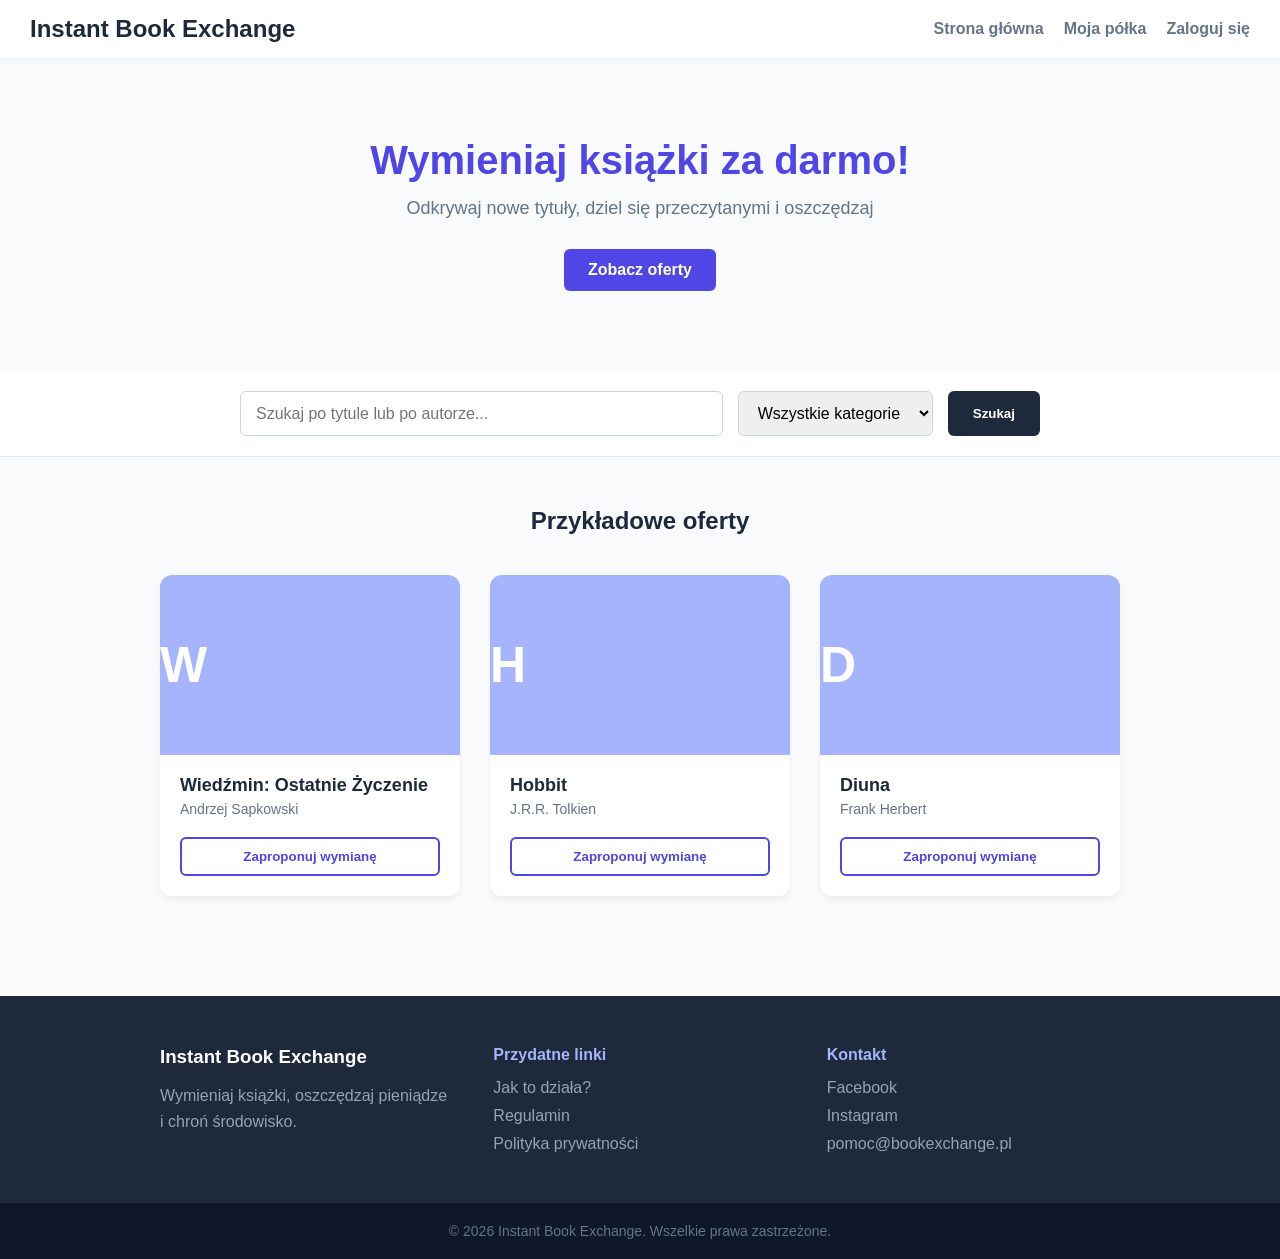
==== index.html @ def9ee96 "Instant Book Exchange v1.0 Opracowana strona główna, panel logowania i rejestracji, moja półka" ====
<!doctype html>
<html lang="pl">
	<head>
		<meta charset="UTF-8" />
		<meta name="viewport" content="width=device-width, initial-scale=1.0" />
		<link rel="stylesheet" href="style.css" />
		<title>Instant Book Exchange</title>
	</head>
	<body>
		<nav>
			<h2>Instant Book Exchange</h2>
			<ul>
				<li><a href="index.html">Strona główna</a></li>
				<li><a href="shelf.html">Moja półka</a></li>
				<li><a href="login.html">Zaloguj się</a></li>
			</ul>
		</nav>
		<main>
			<header>
				<h1>Wymieniaj książki za darmo!</h1>
				<p>Odkrywaj nowe tytuły, dziel się przeczytanymi i oszczędzaj</p>
				<button>Zobacz oferty</button>
			</header>
            <section class="search-section">
                <div class="search-container">
                    <input type="text" placeholder="Szukaj po tytule lub po autorze..." class="search-input">
                    <select class="filter-select">
                        <option value="Wszystkie kategorie">Wszystkie kategorie</option>
                        <option value="fantastyka">Fantastyka</option>
                        <option value="kryminal">Kryminał</option>
                        <option value="romans">Romans</option>
                    </select>
                    <button class="search-btn">Szukaj</button>
                </div>
            </section>
			<section class="books-section">
            <h2>Przykładowe oferty</h2>
            
            <div class="books-grid">
                
                <div class="book-card">
                    <div class="book-cover">W</div>
                    <div class="book-info">
                        <h3>Wiedźmin: Ostatnie Życzenie</h3>
                        <p>Andrzej Sapkowski</p>
                        <button class="exchange-btn">Zaproponuj wymianę</button>
                    </div>
                </div>

                <div class="book-card">
                    <div class="book-cover">H</div>
                    <div class="book-info">
                        <h3>Hobbit</h3>
                        <p>J.R.R. Tolkien</p>
                        <button class="exchange-btn">Zaproponuj wymianę</button>
                    </div>
                </div>

                <div class="book-card">
                    <div class="book-cover">D</div>
                    <div class="book-info">
                        <h3>Diuna</h3>
                        <p>Frank Herbert</p>
                        <button class="exchange-btn">Zaproponuj wymianę</button>
                    </div>
                </div>

            </div>
        </section>
		</main>
        <footer>
            <div class="footer-content">
                <div class="footer-section">
                    <h3>Instant Book Exchange</h3>
                    <p>Wymieniaj książki, oszczędzaj pieniądze i chroń środowisko.</p>
                </div>
                <div class="footer-section">
                    <h4>Przydatne linki</h4>
                    <a href="#">Jak to działa?</a>
                    <a href="#">Regulamin</a>
                    <a href="#">Polityka prywatności</a>
                </div>
                <div class="footer-section">
                    <h4>Kontakt</h4>
                    <a href="#">Facebook</a>
                    <a href="#">Instagram</a>
                    <a href="#">pomoc@bookexchange.pl</a>
                </div>
            </div>
            <div class="footer-bottom">
                <p>&copy; 2026 Instant Book Exchange. Wszelkie prawa zastrzeżone.</p>
            </div>
        </footer>
	</body>
</html>
---- style.css ----
* {
	margin: 0;
	padding: 0;
	box-sizing: border-box;
}

/* Główne tło i czcionka */
body {
	font-family: 'Segoe UI', Tahoma, sans-serif;
	background-color: #f8fafc;
	color: #1e293b;
}

/* Pasek nawigacji */
nav {
	background-color: #fff;
	padding: 15px 30px;
	display: flex;
	justify-content: space-between;
	align-items: center;
	box-shadow: 0 2px 10px rgba(0, 0, 0, 0.05);
}

/* Linki w menu */

nav ul {
	list-style: none;
	display: flex;
	gap: 20px;
}

nav a {
	text-decoration: none;
	color: #64748b;
	font-weight: bold;
	transition: color 0.3s;
}

nav a:hover {
	color: #4f46e5;
}

/* Sekcja Powitalna */
header {
	text-align: center;
	padding: 80px 20px;
}

header h1 {
	color: #4f46e5;
	font-size: 40px;
	margin-bottom: 15px;
}

header p {
	color: #64748b;
	font-size: 18px;
	margin-bottom: 30px;
}

/* Wygląd przycisku */

header button {
	background-color: #4f46e5;
	color: white;
	border: none;
	padding: 12px 24px;
	border-radius: 6px;
	font-size: 16px;
	font-weight: bold;
	cursor: pointer;
}

header button:hover {
	background-color: #4338ca;
}

/*---------------------*/
/* PROPOZYCJA OFERT */
/*---------------------*/

/* Sekcja z książkami */
.books-section {
	padding: 50px 20px;
	max-width: 1000px;
	margin: 0 auto;
}

.books-section h2 {
	text-align: center;
	color: #1e293b;
	margin-bottom: 40px;
}

/* Siatka (Grid) */
.books-grid {
	display: grid;
	/* Ta jedna linijka mówi: "Zrób tyle kolumn, ile się zmieści. 
       Każda musi mieć minimum 250px szerokości, ale może się rozciągać (1fr)" */
	grid-template-columns: repeat(auto-fit, minmax(250px, 1fr));
	gap: 30px; /* Odstępy pionowe i poziome między kartami */
}

/* Wygląd pojednyczej karty */
.book-card {
	background-color: white;
	border-radius: 12px;
	overflow: hidden;
	box-shadow: 0 4px 6px rgba(0, 0, 0, 0.05);
	transition:
		transform 0.3s,
		box-shadow 0.3;
}

.book-card:hover {
	transform: translateY(-8px);
	box-shadow: 0 12px 20px rgba(0, 0, 0, 0.1);
}

/* Zastępcza okładka */
.book-cover {
	background-color: #a5b4fc;
	height: 180px;
	display: flex;
	align-items: center;
	font-size: 50px;
	color: white;
	font-weight: bold;
}

/* Informacje tekstowe pod okładka */
.book-info {
	padding: 20px;
}

.book-info h3 {
	font-size: 18px;
	color: #1e293b;
	margin-bottom: 5px;
}

.book-info p {
	color: #64748b;
	font-size: 14px;
	margin-bottom: 20px;
}

/* wyglad przycisku wymiany */
.exchange-btn {
	width: 100%;
	background-color: white;
	color: #4f46e5;
	border: 2px solid #4f46e5;
	padding: 10px;
	border-radius: 6px;
	cursor: pointer;
	font-weight: bold;
	transition: 0.2s;
}

.exchange-btn:hover {
	background-color: #4f46e5;
	color: white;
}

/*------------------------------*/
/* PASEK WYSZUKIWANIA I FILTRÓW */
/*------------------------------*/

.search-section {
	background-color: white;
	padding: 20px;
	border-bottom: 1px solid #e2e8f0;
}

.search-container {
	max-width: 800px;
	margin: 0 auto;
	display: flex;
	gap: 15px;
}

/* Wygląd pola tekstowego i rozwijanej listy */
.search-input,
.filter-select {
	padding: 12px 15px;
	border: 1px solid #cbd5e1;
	border-radius: 6px;
	font-size: 16px;
	outline: none;
	transition: border-color 0.3s;
}

.search-input {
	flex-grow: 1; /* Pole wyszukiwania zajmie najwięcej dostępnego miejsca */
}

/* efekt po kliknięciu (aktywacji) pola */
.search-input:focus,
.filter-select:focus {
	border-color: #4f46e5;
}

.search-btn {
	background-color: #1e293b;
	color: white;
	border: none;
	padding: 0 25px;
	border-radius: 6px;
	font-weight: bold;
	cursor: pointer;
	transition: bacground-color 0.3s;
}

.search-btn:hover {
	background-color: #0f172a;
}

/*-----------------*/
/* STOPKA (Footer) */
/*-----------------*/

footer {
	background-color: #1e293b;
	color: #f8fafc;
	padding-top: 50px;
	margin-top: 50px;
}

.footer-content {
	max-width: 1000px;
	margin: 0 auto;
	display: grid;
	grid-template-columns: repeat(auto-fit, minmax(200px, 1fr));
	gap: 40px;
	padding: 0 20px 40px;
}

.footer-section h3 {
	color: white;
	margin-bottom: 15px;
}

.footer-section h4 {
	color: #a5b4fc;
	margin-bottom: 15px;
	font-size: 16px;
}

.footer-section p {
	color: #94a3b8;
	line-height: 1.6;
}

.footer-section a {
	display: block;
	color: #94a3b8;
	text-decoration: none;
	margin-bottom: 10px;
	transition: color 0.3s;
}

.footer-section a:hover {
	color: white;
}

.footer-bottom {
	background-color: #0f172a;
	text-align: center;
	padding: 20px;
	color: #64748b;
	font-size: 14px;
}

/*-------------------------------------*/
/* STRONA LOGOWANIA STYLE (login.html) */
/*-------------------------------------*/

.auth-page {
	display: flex;
	justify-content: center;
	align-items: center;
	min-height: 60vh; /* Zajmuje odpowiednią przestrzeń między menu a stopką */
	padding: 40px 20px;
}

/* Białe pudełko (karta) formularza */
.auth-container {
	background-color: white;
	padding: 40px;
	border-radius: 12px;
	box-shadow: 0 4px 20px rgba(0, 0, 0, 0.08);
	width: 100%;
	max-width: 400px; /* Szerokość idealna dla formularza na komputerze */
}

.auth-container h2 {
	text-align: center;
	color: #4f46e5;
	margin-bottom: 30px;
	font-size: 28px;
}

/* Pojedyncza sekcja: napis + input */
.form-group {
	margin-bottom: 20px;
	text-align: left;
}

.form-group label {
	display: block;
	margin-bottom: 8px;
	color: #1e293b;
	font-weight: bold;
	font-size: 14px;
}

.form-group input {
	width: 100%;
	padding: 12px 15px;
	border: 1px solid #cbd5e1;
	border-radius: 6px;
	font-size: 16px;
	transition: border-color 0.3s;
	box-sizing: border-box; /* Zapewnia, że padding nie rozepcha inputa poza kartę */
}

/* Efekt podświetlenia po kliknięciu w pole wpisywania */
.form-group input:focus {
	outline: none;
	border-color: #4f46e5;
}

/* Przycisk "Zaloguj" */
.auth-btn {
	width: 100%;
	background-color: #4f46e5;
	color: white;
	border: none;
	padding: 14px;
	border-radius: 6px;
	font-size: 16px;
	font-weight: bold;
	cursor: pointer;
	transition: background-color 0.3s;
	margin-top: 10px;
}

.auth-btn:hover {
	background-color: #4338ca;
}

/* Tekst i link "Zarejestruj się" */
.auth-switch {
	text-align: center;
	margin-top: 25px;
	color: #64748b;
	font-size: 14px;
}

.auth-switch a:hover {
	text-decoration: underline; /* Podkreślenie linku "Zarejestruj się" po najechaniu */
}

/*------------------------------------------*/
/* STRONA REJESTRACJI STYLE (register.html) */
/*------------------------------------------*/

/* przycisk akceptacji regulaminu */
.form-checkbox {
	display: flex;
	align-items: center;
	gap: 10px;
	margin-bottom: 20px;
	text-align: left;
}

/* Nadpisanie domyślnej szerokości dla checkboxa */
.form-checkbox input[type='checkbox'] {
	width: auto;
	cursor: pointer;
	transform: scale(1.2);
}

.form-checkbox label {
	font-size: 13px;
	color: #64748b;
	font-weight: normal;
	margin: 0;
}

.form-checkbox label a {
	color: #4f46e5;
	text-decoration: none;
	font-weight: bold;
}

.form-checkbox label a:hover {
	text-decoration: underline;
}

/*--------------------------------------*/
/* PANEL MOJA PÓŁKA (UŻYTKOWNIKA) STYLE */
/*--------------------------------------*/

/* Główny kontener strony Moja Półka */
.shelf-page {
	max-width: 1200px;
	margin: 0 auto;
	padding: 40px 20px;
	min-height: 60vh;
}

/* Górny pasek z powitaniem i przyciskiem */
.shelf-header {
	display: flex;
	justify-content: space-between;
	align-items: center;
	margin-bottom: 40px;
	flex-wrap: wrap; /* Gdy ekran będzie bardzo wąski, przycisk zeskoczy pod napis */
	gap: 20px;
}

.shelf-header h1 {
	color: #1e293b;
	font-size: 32px;
}

/* Przycisk dodawania nowej książki */
.shelf-add-book-btn {
	background-color: #10b981;
	color: white;
	border: none;
	padding: 12px 24px;
	border-radius: 6px;
	font-size: 16px;
	font-weight: bold;
	cursor: pointer;
	transition: background-color 0.3s;
}

.add-book-btn:hover {
	background-color: #059669;
}

/* Dwie kolumny obok siebie */
.shelf-columns {
	display: grid;
	/* Tworzy kolumny, które na PC zajmują po 50% szerokości, a na telefonie ustawią się jedna pod drugą */
	grid-template-columns: repeat(auto-fit, minmax(350px, 1fr));
	gap: 30px;
}

/* Wygląd pojedynczej kolumny (Półki) */
.shelf-column {
	background-color: white;
	padding: 30px;
	border-radius: 12px;
	box-shadow: 0 4px 15px rgba(0, 0, 0, 0.05);
}

.shelf-column h2 {
	color: #4f46e5;
	font-size: 20px;
	margin-bottom: 25px;
	border-bottom: 2px solid #e2e8f0;
	padding-bottom: 10px;
}

/* Kontener na listę książek */
.shelf-books-list {
	display: flex;
	flex-direction: column;
	gap: 16px;
	padding-bottom: 15px;
}

/* Wygląc pojedynczego wiersza z książką */
.shelf-book-item {
	display: flex;
	align-items: center;
	padding: 15px;
	border: 1px solid #e2e8f0;
	border-radius: 8px;
	transition: background-color 0.2s;
}

.shelf-book-item:hover {
	background-color: #f8fafc;
}

/* Różnica wizualna dla "Listy życzeń" - przerywana ramka */
.shelf-wishlist-item {
	border-style: dashed;
	border-color: #cbd5e1;
}

/* okładka książki */
.shelf-book-cover {
	width: 50px;
	height: 70px;
	background-color: #a5b4fc;
	color: white;
	display: flex;
	justify-content: center;
	align-items: center;
	font-size: 24px;
	font-weight: bold;
	border-radius: 4px;
	flex-shrink: 0; /* Zapobiega spłaszczaniu okładki na małych ekranach */
}

/* Szara okładka dla poszukiwanych tytułów */
.shelf-wishlist-item .shelf-book-cover {
	background-color: #cbd5e1;
}

/* Sekcja z tytułem i autorem */
.shelf-book-info {
	margin-left: 15px;
	flex-grow: 1; /* Wypchnięcie przycisku "usuń" maksymalnie do prawej */
}

.shelf-book-info h4 {
	color: #1e293b;
	font-size: 16px;
	margin-bottom: 4px;
}

.shelf-book-info p {
	color: #64748b;
	font-size: 14px;
}

/* Przycisk "Usuń" */

.shelf-delete-btn {
	background-color: transparent;
	color: #ef4444;
	border: 1px solid #ef4444;
	padding: 6px 12px;
	border-radius: 4px;
	font-size: 13px;
	font-weight: bold;
	cursor: pointer;
	transition: all 0.3s;
}

.shelf-delete-btn:hover {
	background-color: #ef4444;
	color: white;
}
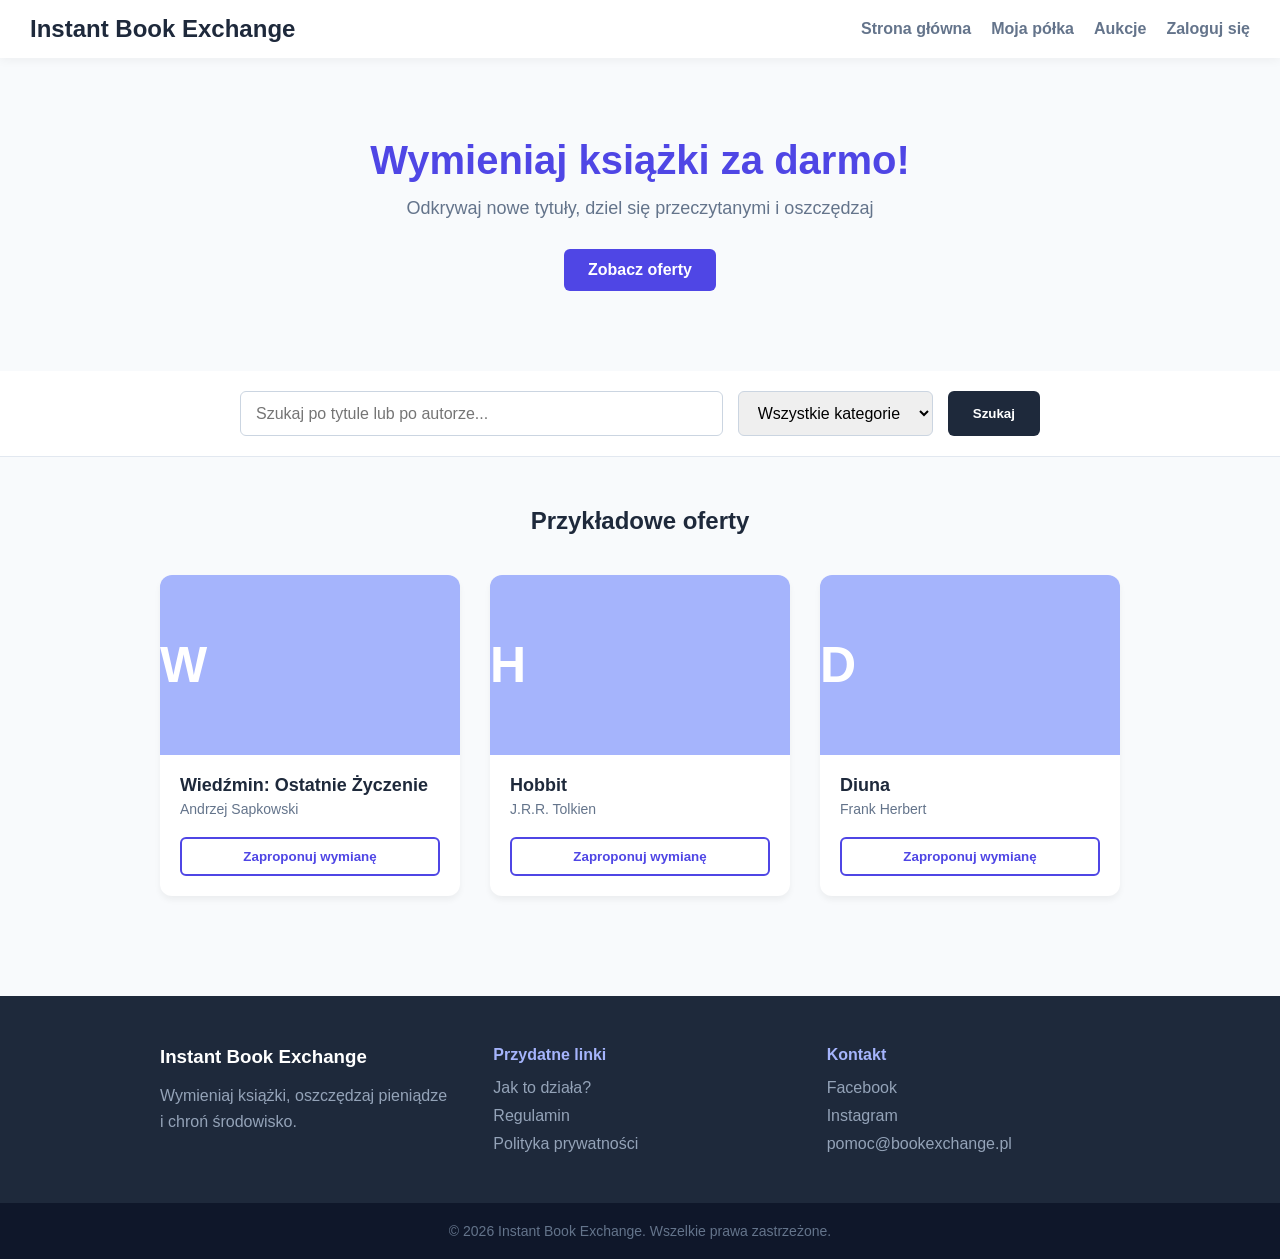
==== commit 9cd56887: "Update index.html" ====
--- a/index.html
+++ b/index.html
@@ -12,6 +12,7 @@
 			<ul>
 				<li><a href="index.html">Strona główna</a></li>
 				<li><a href="shelf.html">Moja półka</a></li>
+                <li><a href="aukcje.html">Aukcje</a></li>
 				<li><a href="login.html">Zaloguj się</a></li>
 			</ul>
 		</nav>
